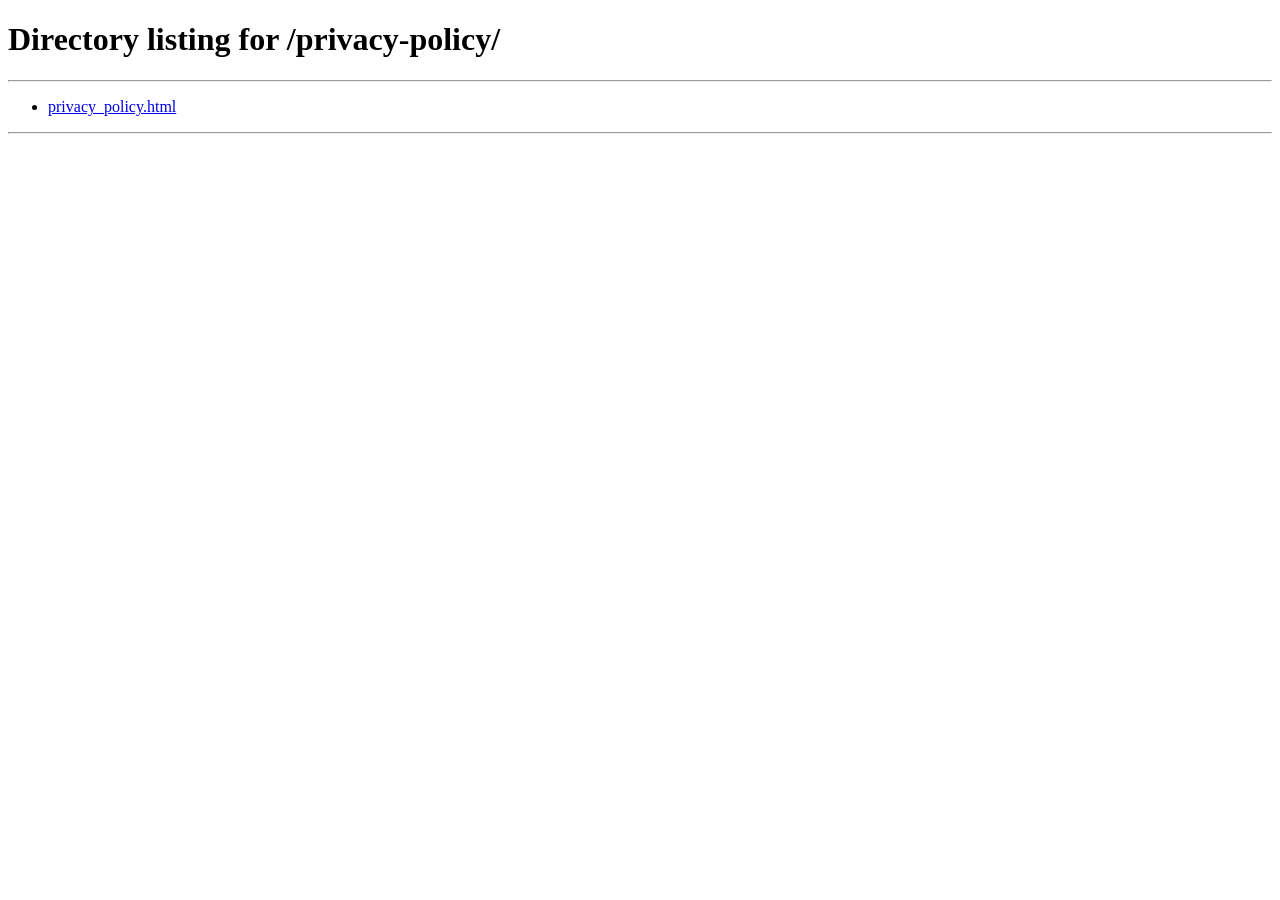
==== index.html @ 637bbd34 "görev: düzenlemeler yapıldı." ====
<!doctype html>
<html lang="en">

<head>
    <meta charset="utf-8" />
    <meta name="viewport" content="width=device-width, initial-scale=1" />
    <meta http-equiv="refresh" content="0; url=./privacy-policy/" />
    <title>MuseMood Privacy Policy</title>
</head>

<body>
    <p>
        Redirecting to
        <a href="./privacy-policy/">MuseMood Privacy Policy</a>.
    </p>
</body>

</html>
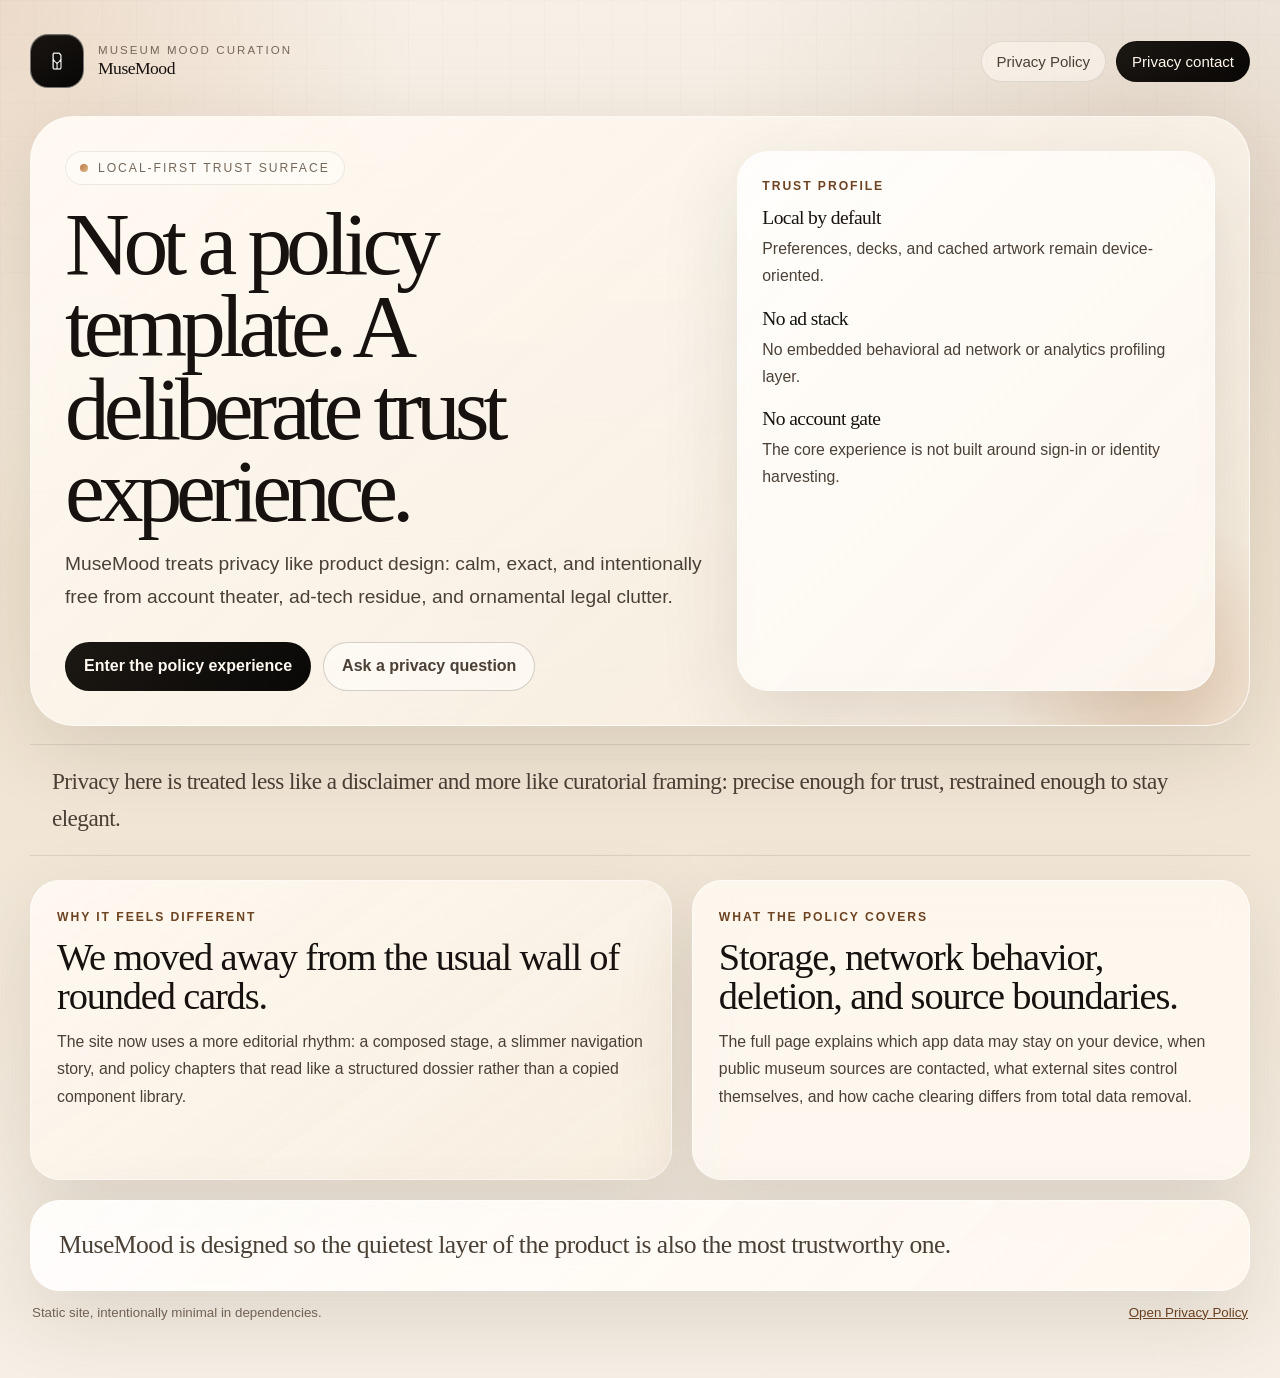
==== commit 2a446198: "görev: refactoring işlemleri yapıldı." ====
--- a/index.html
+++ b/index.html
@@ -2,17 +2,105 @@
 <html lang="en">
 
 <head>
-    <meta charset="utf-8" />
-    <meta name="viewport" content="width=device-width, initial-scale=1" />
-    <meta http-equiv="refresh" content="0; url=./privacy-policy/" />
-    <title>MuseMood Privacy Policy</title>
+    <meta charset="utf-8">
+    <meta name="viewport" content="width=device-width, initial-scale=1">
+    <title>MuseMood | Privacy, carefully composed</title>
+    <meta name="description"
+        content="MuseMood presents a local-first privacy experience with a more deliberate, editorial static surface.">
+    <meta name="theme-color" content="#f4ecdf">
+    <link rel="stylesheet" href="./assets/css/site.css">
 </head>
 
 <body>
-    <p>
-        Redirecting to
-        <a href="./privacy-policy/">MuseMood Privacy Policy</a>.
-    </p>
+    <div class="page-shell">
+        <header class="topbar topbar-soft">
+            <a class="brand-lockup" href="./" aria-label="MuseMood home">
+                <img class="brand-mark" src="./assets/images/musemood_monochrome.png" alt="MuseMood logo">
+                <span class="brand-text">
+                    <span class="brand-kicker">Museum mood curation</span>
+                    <span class="brand-name">MuseMood</span>
+                </span>
+            </a>
+            <div class="topbar-actions">
+                <a class="topbar-link" href="./privacy-policy/">Privacy Policy</a>
+                <a class="topbar-link topbar-link-strong" href="mailto:berkay81341@gmail.com">Privacy contact</a>
+            </div>
+        </header>
+
+        <section class="landing-stage">
+            <div class="landing-stage-copy">
+                <span class="eyebrow">Local-first trust surface</span>
+                <h1>Not a policy template. A deliberate trust experience.</h1>
+                <p class="lede">
+                    MuseMood treats privacy like product design: calm, exact, and intentionally free from account
+                    theater, ad-tech residue, and ornamental legal clutter.
+                </p>
+                <div class="hero-actions">
+                    <a class="button button-primary" href="./privacy-policy/">Enter the policy experience</a>
+                    <a class="button button-secondary" href="mailto:berkay81341@gmail.com">Ask a privacy question</a>
+                </div>
+            </div>
+
+            <aside class="landing-stage-side">
+                <div class="signal-panel">
+                    <span class="signal-label">Trust profile</span>
+                    <div class="signal-grid">
+                        <div>
+                            <strong>Local by default</strong>
+                            <p>Preferences, decks, and cached artwork remain device-oriented.</p>
+                        </div>
+                        <div>
+                            <strong>No ad stack</strong>
+                            <p>No embedded behavioral ad network or analytics profiling layer.</p>
+                        </div>
+                        <div>
+                            <strong>No account gate</strong>
+                            <p>The core experience is not built around sign-in or identity harvesting.</p>
+                        </div>
+                    </div>
+                </div>
+            </aside>
+        </section>
+
+        <section class="landing-ribbon">
+            <p>
+                Privacy here is treated less like a disclaimer and more like curatorial framing: precise enough for
+                trust, restrained enough to stay elegant.
+            </p>
+        </section>
+
+        <section class="landing-grid" aria-label="Privacy highlights">
+            <article class="editorial-panel editorial-panel-featured">
+                <span class="editorial-kicker">Why it feels different</span>
+                <h2>We moved away from the usual wall of rounded cards.</h2>
+                <p>
+                    The site now uses a more editorial rhythm: a composed stage, a slimmer navigation story, and policy
+                    chapters that read like a structured dossier rather than a copied component library.
+                </p>
+            </article>
+
+            <article class="editorial-panel">
+                <span class="editorial-kicker">What the policy covers</span>
+                <h2>Storage, network behavior, deletion, and source boundaries.</h2>
+                <p>
+                    The full page explains which app data may stay on your device, when public museum sources are
+                    contacted, what external sites control themselves, and how cache clearing differs from total data
+                    removal.
+                </p>
+            </article>
+
+            <article class="editorial-panel editorial-panel-quote">
+                <p>
+                    MuseMood is designed so the quietest layer of the product is also the most trustworthy one.
+                </p>
+            </article>
+        </section>
+
+        <footer class="footer">
+            <small>Static site, intentionally minimal in dependencies.</small>
+            <small><a href="./privacy-policy/">Open Privacy Policy</a></small>
+        </footer>
+    </div>
 </body>
 
-</html>+</html>
--- a/assets/css/site.css
+++ b/assets/css/site.css
@@ -0,0 +1,759 @@
+:root {
+    --bg: #f4ecdf;
+    --bg-deep: #e3d4bd;
+    --paper: rgba(255, 250, 243, 0.8);
+    --paper-strong: rgba(255, 249, 241, 0.94);
+    --ink: #17120f;
+    --ink-soft: #4b4036;
+    --muted: #756759;
+    --line: rgba(23, 18, 15, 0.1);
+    --line-strong: rgba(23, 18, 15, 0.18);
+    --accent: #b97842;
+    --accent-deep: #6e4322;
+    --accent-soft: rgba(185, 120, 66, 0.14);
+    --shadow: 0 28px 80px rgba(47, 29, 14, 0.12);
+    --shadow-strong: 0 34px 90px rgba(23, 15, 8, 0.22);
+    --content: 1220px;
+    --radius-xl: 44px;
+    --radius-lg: 30px;
+    --radius-md: 22px;
+}
+
+* {
+    box-sizing: border-box;
+}
+
+html {
+    scroll-behavior: smooth;
+}
+
+body {
+    margin: 0;
+    min-height: 100vh;
+    color: var(--ink);
+    background:
+        radial-gradient(circle at top left, rgba(185, 120, 66, 0.18), transparent 26rem),
+        radial-gradient(circle at 90% 10%, rgba(110, 67, 34, 0.12), transparent 28rem),
+        linear-gradient(180deg, #f7f0e7 0%, #efe2cf 42%, #f6efe5 100%);
+    font-family: "Segoe UI", "Helvetica Neue", Arial, sans-serif;
+}
+
+body::before {
+    content: "";
+    position: fixed;
+    inset: 0;
+    pointer-events: none;
+    background:
+        linear-gradient(rgba(23, 18, 15, 0.024) 1px, transparent 1px),
+        linear-gradient(90deg, rgba(23, 18, 15, 0.024) 1px, transparent 1px);
+    background-size: 34px 34px;
+    mask-image: linear-gradient(to bottom, rgba(0, 0, 0, 0.72), transparent 74%);
+}
+
+img {
+    display: block;
+    max-width: 100%;
+}
+
+a {
+    color: inherit;
+}
+
+.page-shell {
+    width: min(calc(100% - 32px), var(--content));
+    margin: 0 auto;
+    padding: 24px 0 58px;
+}
+
+.topbar {
+    display: flex;
+    align-items: center;
+    justify-content: space-between;
+    gap: 16px;
+    padding: 10px 0 28px;
+}
+
+.topbar-soft {
+    position: relative;
+}
+
+.brand-lockup {
+    display: inline-flex;
+    align-items: center;
+    gap: 14px;
+    text-decoration: none;
+}
+
+.brand-mark {
+    width: 54px;
+    height: 54px;
+    padding: 9px;
+    border: 1px solid rgba(255, 255, 255, 0.42);
+    border-radius: 18px;
+    background: linear-gradient(145deg, #191511, #080706);
+    box-shadow: inset 0 1px 0 rgba(255, 255, 255, 0.08);
+}
+
+.brand-text {
+    display: grid;
+    gap: 2px;
+}
+
+.brand-kicker {
+    color: var(--muted);
+    font-size: 0.72rem;
+    letter-spacing: 0.18em;
+    text-transform: uppercase;
+}
+
+.brand-name {
+    font-family: Georgia, "Times New Roman", serif;
+    font-size: 1.1rem;
+    letter-spacing: -0.03em;
+}
+
+.topbar-actions {
+    display: flex;
+    align-items: center;
+    gap: 10px;
+    flex-wrap: wrap;
+}
+
+.topbar-link {
+    padding: 11px 15px;
+    border: 1px solid var(--line);
+    border-radius: 999px;
+    background: rgba(255, 250, 243, 0.56);
+    color: var(--ink-soft);
+    font-size: 0.94rem;
+    text-decoration: none;
+    backdrop-filter: blur(16px);
+    transition: transform 180ms ease, border-color 180ms ease, background-color 180ms ease;
+}
+
+.topbar-link:hover {
+    transform: translateY(-1px);
+    border-color: rgba(110, 67, 34, 0.22);
+}
+
+.topbar-link-strong {
+    background: linear-gradient(135deg, #1b1713, #090705);
+    color: #fff6eb;
+    border-color: rgba(23, 18, 15, 0.12);
+}
+
+.eyebrow {
+    display: inline-flex;
+    align-items: center;
+    gap: 10px;
+    min-height: 34px;
+    padding: 8px 14px;
+    border: 1px solid rgba(23, 18, 15, 0.08);
+    border-radius: 999px;
+    background: rgba(255, 255, 255, 0.4);
+    color: var(--muted);
+    font-size: 0.76rem;
+    letter-spacing: 0.16em;
+    text-transform: uppercase;
+}
+
+.eyebrow::before {
+    content: "";
+    width: 8px;
+    height: 8px;
+    border-radius: 50%;
+    background: linear-gradient(135deg, var(--accent), #dfb88d);
+}
+
+.eyebrow-dark {
+    border-color: rgba(255, 255, 255, 0.12);
+    background: rgba(255, 255, 255, 0.06);
+    color: rgba(255, 244, 233, 0.74);
+}
+
+.landing-stage,
+.policy-stage {
+    position: relative;
+    overflow: hidden;
+    border-radius: var(--radius-xl);
+}
+
+.landing-stage {
+    display: grid;
+    grid-template-columns: minmax(0, 1.15fr) minmax(260px, 0.85fr);
+    gap: 26px;
+    padding: 34px;
+    border: 1px solid rgba(255, 255, 255, 0.58);
+    background:
+        linear-gradient(140deg, rgba(255, 250, 243, 0.94), rgba(246, 236, 222, 0.86)),
+        linear-gradient(180deg, rgba(255, 255, 255, 0.2), transparent);
+    box-shadow: var(--shadow);
+    backdrop-filter: blur(16px);
+}
+
+.landing-stage::after {
+    content: "";
+    position: absolute;
+    right: -70px;
+    bottom: -110px;
+    width: 320px;
+    height: 320px;
+    border-radius: 50%;
+    background: radial-gradient(circle, rgba(185, 120, 66, 0.24), transparent 72%);
+}
+
+.landing-stage-copy,
+.landing-stage-side,
+.policy-stage-head,
+.policy-stage-body {
+    position: relative;
+    z-index: 1;
+}
+
+.landing-stage h1,
+.policy-stage h1 {
+    margin: 18px 0 14px;
+    font-family: Georgia, "Times New Roman", serif;
+    font-weight: 500;
+    font-size: clamp(3.25rem, 7vw, 7rem);
+    line-height: 0.92;
+    letter-spacing: -0.068em;
+}
+
+.lede {
+    max-width: 44rem;
+    margin: 0;
+    color: var(--ink-soft);
+    font-size: clamp(1.05rem, 2vw, 1.2rem);
+    line-height: 1.74;
+}
+
+.hero-actions {
+    display: flex;
+    flex-wrap: wrap;
+    gap: 12px;
+    margin-top: 28px;
+}
+
+.button {
+    display: inline-flex;
+    align-items: center;
+    justify-content: center;
+    min-height: 49px;
+    padding: 0 18px;
+    border-radius: 999px;
+    text-decoration: none;
+    font-weight: 600;
+    transition: transform 180ms ease, border-color 180ms ease, background-color 180ms ease;
+}
+
+.button:hover {
+    transform: translateY(-1px);
+}
+
+.button-primary {
+    border: 1px solid rgba(23, 18, 15, 0.12);
+    background: linear-gradient(135deg, #1c1814, #090806);
+    color: #fff8ef;
+}
+
+.button-secondary {
+    border: 1px solid var(--line-strong);
+    background: rgba(255, 255, 255, 0.48);
+    color: var(--ink-soft);
+}
+
+.landing-stage-side {
+    display: flex;
+    align-items: stretch;
+}
+
+.signal-panel,
+.editorial-panel,
+.policy-rail,
+.policy-atlas,
+.chapter,
+.policy-closing {
+    border: 1px solid rgba(255, 255, 255, 0.58);
+    background: var(--paper);
+    box-shadow: var(--shadow);
+    backdrop-filter: blur(18px);
+}
+
+.signal-panel {
+    width: 100%;
+    padding: 24px;
+    border-radius: 32px;
+    background:
+        linear-gradient(135deg, rgba(255, 255, 255, 0.76), rgba(252, 245, 236, 0.82)),
+        var(--paper);
+}
+
+.signal-label,
+.editorial-kicker,
+.policy-summary-label,
+.policy-atlas-label,
+.policy-rail-label {
+    display: inline-block;
+    margin-bottom: 14px;
+    color: var(--accent-deep);
+    font-size: 0.76rem;
+    font-weight: 700;
+    letter-spacing: 0.16em;
+    text-transform: uppercase;
+}
+
+.signal-grid {
+    display: grid;
+    gap: 18px;
+}
+
+.signal-grid strong,
+.editorial-panel h2,
+.policy-atlas strong {
+    display: block;
+    font-family: Georgia, "Times New Roman", serif;
+    font-weight: 500;
+    letter-spacing: -0.03em;
+}
+
+.signal-grid strong {
+    margin-bottom: 6px;
+    font-size: 1.22rem;
+}
+
+.signal-grid p,
+.editorial-panel p,
+.policy-rail-intro p,
+.policy-rail-note p,
+.policy-atlas p,
+.chapter-meta p,
+.chapter-body p,
+.chapter-body li,
+.policy-closing p {
+    margin: 0;
+    color: var(--ink-soft);
+    line-height: 1.72;
+    font-size: 0.99rem;
+}
+
+.landing-ribbon {
+    margin-top: 18px;
+    padding: 18px 22px;
+    border-top: 1px solid var(--line);
+    border-bottom: 1px solid var(--line);
+}
+
+.landing-ribbon p {
+    margin: 0;
+    max-width: 72rem;
+    color: var(--ink-soft);
+    font-family: Georgia, "Times New Roman", serif;
+    font-size: clamp(1.1rem, 2vw, 1.45rem);
+    line-height: 1.6;
+    letter-spacing: -0.024em;
+}
+
+.landing-grid {
+    display: grid;
+    grid-template-columns: 1.15fr 1fr;
+    gap: 20px;
+    margin-top: 24px;
+}
+
+.editorial-panel {
+    padding: 26px;
+    border-radius: 30px;
+}
+
+.editorial-panel-featured {
+    min-height: 300px;
+    background:
+        linear-gradient(145deg, rgba(255, 248, 240, 0.9), rgba(246, 235, 221, 0.82)),
+        var(--paper);
+}
+
+.editorial-panel h2 {
+    margin: 0 0 12px;
+    font-size: clamp(1.8rem, 3vw, 3rem);
+    line-height: 1.02;
+}
+
+.editorial-panel-quote {
+    grid-column: 1 / -1;
+    padding: 24px 28px;
+    background:
+        linear-gradient(135deg, rgba(255, 255, 255, 0.74), rgba(255, 247, 238, 0.84)),
+        var(--paper);
+}
+
+.editorial-panel-quote p {
+    font-family: Georgia, "Times New Roman", serif;
+    font-size: clamp(1.28rem, 2vw, 1.62rem);
+    line-height: 1.6;
+    letter-spacing: -0.02em;
+}
+
+.policy-stage {
+    padding: 34px;
+    border: 1px solid rgba(255, 255, 255, 0.12);
+    background:
+        linear-gradient(145deg, rgba(22, 17, 13, 0.96), rgba(54, 38, 27, 0.92)),
+        radial-gradient(circle at top right, rgba(223, 179, 122, 0.18), transparent 34rem);
+    box-shadow: var(--shadow-strong);
+    color: #f7efe4;
+}
+
+.policy-stage::after {
+    content: "";
+    position: absolute;
+    right: -80px;
+    top: -120px;
+    width: 320px;
+    height: 320px;
+    border-radius: 50%;
+    border: 1px solid rgba(255, 255, 255, 0.08);
+}
+
+.policy-stage-head {
+    display: flex;
+    align-items: start;
+    justify-content: space-between;
+    gap: 24px;
+}
+
+.policy-stage-body {
+    display: grid;
+    grid-template-columns: minmax(0, 1.3fr) minmax(260px, 0.7fr);
+    gap: 24px;
+    margin-top: 24px;
+}
+
+.policy-stage .lede {
+    color: rgba(247, 239, 228, 0.82);
+}
+
+.policy-stage-mark-wrap {
+    padding-top: 4px;
+}
+
+.policy-stage-mark {
+    width: 78px;
+    height: 78px;
+    padding: 12px;
+    border: 1px solid rgba(255, 255, 255, 0.14);
+    border-radius: 26px;
+    background: rgba(255, 255, 255, 0.05);
+}
+
+.policy-stage-summary {
+    display: grid;
+    gap: 12px;
+    padding: 20px;
+    border: 1px solid rgba(255, 255, 255, 0.12);
+    border-radius: 28px;
+    background: rgba(255, 255, 255, 0.06);
+}
+
+.policy-stage-summary strong {
+    display: block;
+    color: #fff5ea;
+    font-family: Georgia, "Times New Roman", serif;
+    font-size: 1.08rem;
+    font-weight: 500;
+}
+
+.policy-summary-label {
+    color: rgba(247, 239, 228, 0.64);
+    margin-bottom: 6px;
+}
+
+.policy-layout {
+    display: grid;
+    grid-template-columns: 280px minmax(0, 1fr);
+    gap: 30px;
+    align-items: start;
+    margin-top: 26px;
+}
+
+.policy-rail {
+    position: sticky;
+    top: 20px;
+    align-self: start;
+    padding: 18px;
+    border-radius: 30px;
+    background:
+        linear-gradient(180deg, rgba(255, 250, 243, 0.88), rgba(252, 244, 235, 0.74)),
+        var(--paper);
+}
+
+.policy-rail-shell {
+    display: grid;
+    gap: 18px;
+}
+
+.policy-rail-intro,
+.policy-rail-note {
+    padding: 4px 2px 0;
+}
+
+.policy-rail-list {
+    display: grid;
+    gap: 8px;
+}
+
+.policy-rail-list a {
+    display: grid;
+    grid-template-columns: 40px minmax(0, 1fr);
+    gap: 12px;
+    align-items: center;
+    padding: 12px 14px;
+    border: 1px solid transparent;
+    border-radius: 18px;
+    background: rgba(255, 255, 255, 0.4);
+    text-decoration: none;
+    transition: transform 180ms ease, border-color 180ms ease, background-color 180ms ease,
+        box-shadow 180ms ease;
+}
+
+.policy-rail-list a:hover,
+.policy-rail-list a.is-active {
+    transform: translateY(-1px);
+    border-color: rgba(110, 67, 34, 0.18);
+    background: rgba(255, 252, 248, 0.86);
+    box-shadow: 0 18px 34px rgba(47, 29, 14, 0.08);
+}
+
+.policy-rail-list span {
+    display: inline-flex;
+    align-items: center;
+    justify-content: center;
+    min-height: 32px;
+    border: 1px solid rgba(23, 18, 15, 0.08);
+    border-radius: 999px;
+    background: rgba(255, 255, 255, 0.7);
+    color: var(--accent-deep);
+    font-size: 0.74rem;
+    font-weight: 700;
+    letter-spacing: 0.08em;
+}
+
+.policy-rail-list strong {
+    font-family: Georgia, "Times New Roman", serif;
+    font-size: 0.98rem;
+    font-weight: 500;
+    letter-spacing: -0.02em;
+}
+
+.policy-main {
+    display: grid;
+    gap: 20px;
+}
+
+.policy-atlas {
+    display: grid;
+    grid-template-columns: repeat(3, minmax(0, 1fr));
+    gap: 14px;
+    padding: 18px;
+    border-radius: 30px;
+}
+
+.policy-atlas article {
+    padding: 18px;
+    border: 1px solid var(--line);
+    border-radius: 22px;
+    background: rgba(255, 255, 255, 0.42);
+}
+
+.policy-atlas strong {
+    margin-bottom: 8px;
+    font-size: 1.16rem;
+}
+
+.chapter-list {
+    display: grid;
+    gap: 18px;
+}
+
+.chapter {
+    display: grid;
+    grid-template-columns: minmax(220px, 0.42fr) minmax(0, 0.58fr);
+    gap: 26px;
+    padding: 26px;
+    border-radius: 30px;
+    position: relative;
+    overflow: hidden;
+}
+
+.chapter::before {
+    content: "";
+    position: absolute;
+    left: 0;
+    top: 26px;
+    bottom: 26px;
+    width: 1px;
+    background: linear-gradient(180deg, transparent, rgba(23, 18, 15, 0.12), transparent);
+}
+
+.chapter-accent {
+    background:
+        linear-gradient(145deg, rgba(185, 120, 66, 0.12), rgba(255, 250, 243, 0.84)),
+        var(--paper-strong);
+}
+
+.chapter-meta {
+    padding-right: 10px;
+}
+
+.chapter-index {
+    display: inline-flex;
+    align-items: center;
+    justify-content: center;
+    min-width: 54px;
+    min-height: 36px;
+    margin-bottom: 14px;
+    padding: 0 12px;
+    border: 1px solid rgba(23, 18, 15, 0.08);
+    border-radius: 999px;
+    background: rgba(255, 255, 255, 0.66);
+    color: var(--accent-deep);
+    font-size: 0.78rem;
+    font-weight: 700;
+    letter-spacing: 0.08em;
+}
+
+.chapter-meta h2 {
+    margin: 0 0 10px;
+    font-family: Georgia, "Times New Roman", serif;
+    font-size: clamp(1.8rem, 3vw, 2.8rem);
+    line-height: 1.02;
+    font-weight: 500;
+    letter-spacing: -0.04em;
+}
+
+.chapter-body {
+    display: grid;
+    gap: 12px;
+    padding-left: 10px;
+}
+
+.chapter-body ul {
+    margin: 0;
+    padding-left: 18px;
+    color: var(--ink-soft);
+    line-height: 1.72;
+}
+
+.chapter-body li + li {
+    margin-top: 8px;
+}
+
+.policy-closing {
+    padding: 22px 26px;
+    border-radius: 28px;
+    background:
+        linear-gradient(135deg, rgba(255, 255, 255, 0.76), rgba(255, 248, 240, 0.9)),
+        var(--paper);
+}
+
+.policy-closing p {
+    font-family: Georgia, "Times New Roman", serif;
+    font-size: clamp(1.18rem, 2vw, 1.52rem);
+    line-height: 1.62;
+    letter-spacing: -0.02em;
+}
+
+.footer {
+    display: flex;
+    align-items: center;
+    justify-content: space-between;
+    gap: 16px;
+    margin-top: 4px;
+    padding: 10px 2px 0;
+}
+
+.footer small {
+    color: var(--muted);
+}
+
+.footer a {
+    color: var(--accent-deep);
+}
+
+@media (max-width: 1100px) {
+    .landing-stage,
+    .policy-stage-body,
+    .policy-layout,
+    .policy-atlas,
+    .chapter,
+    .landing-grid {
+        grid-template-columns: 1fr;
+    }
+
+    .policy-rail {
+        position: static;
+    }
+
+    .chapter::before {
+        display: none;
+    }
+}
+
+@media (max-width: 720px) {
+    .page-shell {
+        width: min(calc(100% - 20px), var(--content));
+        padding-top: 14px;
+    }
+
+    .topbar,
+    .topbar-actions,
+    .policy-stage-head,
+    .footer {
+        flex-direction: column;
+        align-items: flex-start;
+    }
+
+    .landing-stage,
+    .policy-stage,
+    .signal-panel,
+    .editorial-panel,
+    .policy-rail,
+    .policy-atlas,
+    .chapter,
+    .policy-closing {
+        padding: 20px;
+        border-radius: 28px;
+    }
+
+    .landing-stage h1,
+    .policy-stage h1 {
+        font-size: clamp(2.8rem, 12vw, 4.6rem);
+    }
+
+    .policy-rail-list a {
+        grid-template-columns: 36px minmax(0, 1fr);
+        padding: 11px 12px;
+    }
+
+    .hero-actions,
+    .topbar-actions {
+        width: 100%;
+    }
+
+    .button,
+    .topbar-link {
+        width: 100%;
+    }
+}
+
+@media (prefers-reduced-motion: reduce) {
+    html {
+        scroll-behavior: auto;
+    }
+
+    .button,
+    .topbar-link,
+    .policy-rail-list a {
+        transition: none;
+    }
+}
